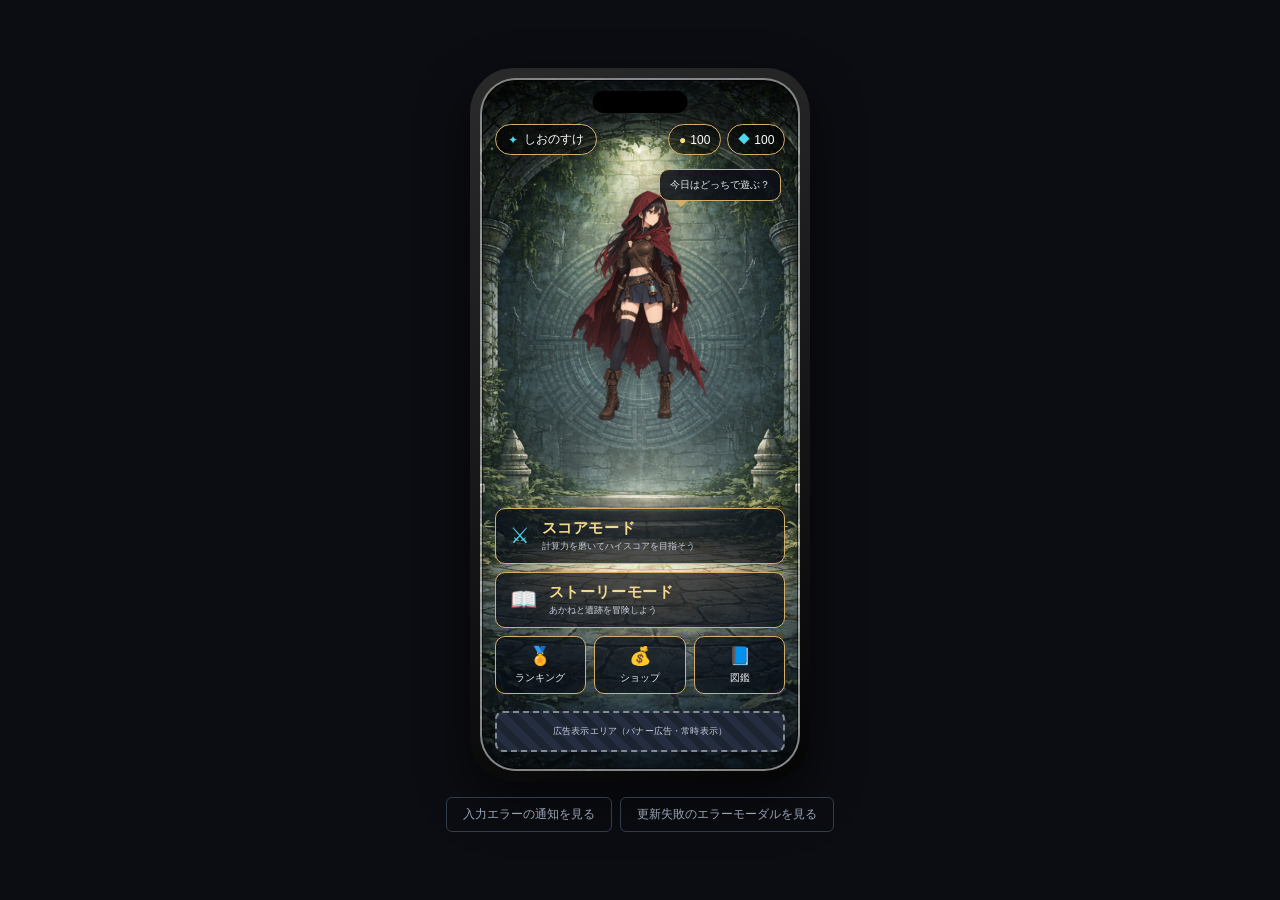
==== docs/screen-design/html-image/02-start-menu/index.html @ 2b152027 "✨feat: ストーリー画面の詳細設計、画面モックアップ用スキルとHTMLモックアップを追加 - 10-story.mdのユースケース・画面遷移・取得/送信要素・例外処理を記入 - building-" ====
<!DOCTYPE html>
<html lang="ja">
<head>
<meta charset="UTF-8">
<meta name="viewport" content="width=device-width, initial-scale=1.0">
<title>02 スタートメニュー画面</title>
<link rel="stylesheet" href="style.css">
</head>
<body>

<div class="phone">
  <div class="phone-screen" style="background-image:url('../assets/background.png');">

    <!-- 上部バー: 名前(タップでオプションを開く)・コイン・ジェム -->
    <div class="top-bar">
      <button class="name-badge" id="nameBadge">
        <span class="name-icon">✦</span>
        <span id="playerNameLabel">-</span>
      </button>
      <div class="currency-badges">
        <span class="currency-badge"><span class="currency-icon coin">●</span><span id="coinValue">-</span></span>
        <span class="currency-badge"><span class="currency-icon gem">◆</span><span id="gemValue">-</span></span>
      </div>
    </div>

    <!-- キャラクターの一言。タップするとセリフが変わる -->
    <div class="speech-bubble" id="speechBubble">
      <p id="speechText">-</p>
    </div>
    <img class="character" src="../assets/character.png" alt="キャラクター" id="characterImage">

    <!-- メニュー -->
    <div class="menu-area">
      <button class="mode-button" data-nav="スコアモード">
        <span class="mode-icon">⚔</span>
        <span class="mode-text">
          <span class="mode-title">スコアモード</span>
          <span class="mode-sub">計算力を磨いてハイスコアを目指そう</span>
        </span>
      </button>
      <button class="mode-button" data-nav="ストーリーモード">
        <span class="mode-icon">📖</span>
        <span class="mode-text">
          <span class="mode-title">ストーリーモード</span>
          <span class="mode-sub">あかねと遺跡を冒険しよう</span>
        </span>
      </button>
      <div class="sub-menu-row">
        <button class="sub-menu-button" data-nav="ランキング"><span class="sub-menu-icon">🏅</span><span>ランキング</span></button>
        <button class="sub-menu-button" data-nav="ショップ"><span class="sub-menu-icon">💰</span><span>ショップ</span></button>
        <button class="sub-menu-button" data-nav="図鑑"><span class="sub-menu-icon">📘</span><span>図鑑</span></button>
      </div>
    </div>

    <!-- 画面遷移の代わりに「本来は◯◯へ遷移する」と一時的に知らせる通知 -->
    <div class="nav-toast" id="navToast"></div>

    <!-- バナー広告エリア（要件定義 3.4: 画面下部に常時表示） -->
    <div class="banner-ad">広告表示エリア（バナー広告・常時表示）</div>

    <!-- オプションモーダル -->
    <div class="option-overlay" id="optionOverlay" hidden>
      <div class="option-panel">
        <button class="option-close" id="optionClose" aria-label="閉じる">×</button>
        <h2 class="option-title">オプション</h2>

        <div class="option-section">
          <p class="option-label">プレイヤー名</p>
          <div class="option-name-row">
            <input type="text" class="option-name-input" id="nameInput" maxlength="20">
            <button class="option-name-edit" id="changeNameButton">変更</button>
          </div>
        </div>

        <div class="option-section">
          <p class="option-label">サウンド</p>
          <div class="volume-row">
            <span class="volume-label">BGM</span>
            <input type="range" min="0" max="100" id="bgmVolume" class="volume-slider">
          </div>
          <div class="volume-row">
            <span class="volume-label">SE</span>
            <input type="range" min="0" max="100" id="seVolume" class="volume-slider">
          </div>
        </div>

        <button class="option-nav-row" data-nav="アカウント">アカウント <span class="chevron">›</span></button>
        <button class="option-nav-row" data-nav="利用規約">利用規約 <span class="chevron">›</span></button>
        <button class="option-nav-row" data-nav="プライバシーポリシー">プライバシーポリシー <span class="chevron">›</span></button>

        <button class="option-return-button" data-nav="タイトル">⇥ タイトルへ戻る</button>
      </div>
    </div>

    <!-- 名前変更完了トースト -->
    <div class="success-toast" id="successToast">✓ プレイヤー名を変更しました</div>

    <!-- 入力エラー用の通知（02-start-menu.md「6. 例外処理」: 空文字・11文字以上・不正な名前） -->
    <div class="error-toast" id="errorToast">
      <span id="errorToastMessage">-</span>
    </div>

    <!-- 表示名の更新に失敗した場合のエラーモーダル（サーバー側の失敗を想定） -->
    <div class="error-modal-overlay" id="errorModalOverlay" hidden>
      <div class="error-modal-box">
        <div class="error-modal-icon">⚠</div>
        <p class="error-modal-message">名前を変更できませんでした</p>
        <button class="error-modal-close" id="errorModalClose">閉じる</button>
      </div>
    </div>

  </div>
</div>

<!-- 例外系の表示を確認するためのボタン（実際の操作フローとは独立） -->
<div class="preview-buttons">
  <button class="preview-toggle" id="previewAlert">入力エラーの通知を見る</button>
  <button class="preview-toggle" id="previewErrorModal">更新失敗のエラーモーダルを見る</button>
</div>

<script src="script.js"></script>
</body>
</html>
---- docs/screen-design/html-image/02-start-menu/style.css ----
/* ==========================================================
   調整用の変数（色やサイズを変えたいときはここを編集）
   ========================================================== */
:root {
  --gold: #d4af6a;
  --gold-bright: #f4d98a;
  --cyan: #4fd6f0;

  --phone-width: 340px;    /* スマホ枠の幅 */
  --character-height: 34%; /* キャラクターの高さ（枠に対する割合） */
}

* {
  box-sizing: border-box;
}

body {
  margin: 0;
  min-height: 100vh;
  display: flex;
  flex-direction: column;
  align-items: center;
  justify-content: center;
  gap: 16px;
  background: #0b0d12;
  font-family: "Hiragino Kaku Gothic ProN", "Yu Gothic", "Meiryo", sans-serif;
  padding: 24px 12px;
}

/* ==========================================================
   共通クロム（.phone 〜 .banner-ad まで）
   どの画面でもほぼそのまま使う部分。詳しい理由は SKILL.md 参照。
   ========================================================== */

.phone {
  width: min(92vw, var(--phone-width));
  border-radius: 44px; /* iPhone16の角丸に近づける */
  padding: 10px;
  background: linear-gradient(160deg, #2a2a2a, #050505);
  box-shadow: 0 20px 50px rgba(0, 0, 0, 0.6);
}

/* 画面全体。iPhone16の論理解像度(393×852pt)を基準にした比率 */
.phone-screen {
  position: relative;
  width: 100%;
  aspect-ratio: 393 / 852;
  border-radius: 36px;
  overflow: hidden;
  background-size: cover;
  background-position: center;
  background-color: #10131a;
  border: 2px solid rgba(255, 255, 255, 0.5); /* 画面の境界線 */
  box-shadow: inset 0 0 0 1px rgba(0, 0, 0, 0.6);
}

/* Dynamic Island（iPhone16の見た目に寄せるための装飾） */
.phone-screen::before {
  content: "";
  position: absolute;
  top: 1.6%;
  left: 50%;
  transform: translateX(-50%);
  width: 30%;
  height: 3.2%;
  background: #000;
  border-radius: 999px;
  z-index: 5;
}

/* バナー広告エリア。画面の内側・最下部に常時表示する帯として配置する */
.banner-ad {
  position: absolute;
  left: 4%;
  right: 4%;
  bottom: 2.5%;
  height: 6%; /* 320x50相当のバナー比率に近いサイズ感 */
  border-radius: 8px;
  border: 2px dashed rgba(255, 255, 255, 0.45);
  background: repeating-linear-gradient(
    45deg,
    #1c2331,
    #1c2331 8px,
    #242e40 8px,
    #242e40 16px
  );
  display: flex;
  align-items: center;
  justify-content: center;
  text-align: center;
  padding: 4px 8px;
  color: #c7cede;
  font-size: 9px;
  letter-spacing: 0.02em;
  line-height: 1.3;
}

/* ==========================================================
   ここから画面固有のスタイル
   ========================================================== */

/* --- 上部バー（Dynamic Islandの下に十分な余白を空けて配置） --- */

.top-bar {
  position: absolute;
  top: 6.5%;
  left: 4%;
  right: 4%;
  display: flex;
  align-items: center;
  justify-content: space-between;
  gap: 8px;
}

.name-badge {
  display: flex;
  align-items: center;
  gap: 6px;
  padding: 6px 12px;
  background: rgba(0, 0, 0, 0.5);
  border: 1.5px solid var(--gold);
  border-radius: 999px;
  color: #fff;
  font-size: 12px;
  white-space: nowrap;
  cursor: pointer;
}

.name-icon {
  color: var(--cyan);
}

.currency-badges {
  display: flex;
  gap: 6px;
}

.currency-badge {
  display: flex;
  align-items: center;
  gap: 4px;
  padding: 6px 10px;
  background: rgba(0, 0, 0, 0.5);
  border: 1.5px solid var(--gold);
  border-radius: 999px;
  color: #fff;
  font-size: 12px;
  white-space: nowrap;
}

.currency-icon.coin {
  color: var(--gold-bright);
}

.currency-icon.gem {
  color: var(--cyan);
}

/* --- キャラクター --- */

.character {
  position: absolute;
  top: 16%;
  left: 50%;
  transform: translateX(-50%);
  height: var(--character-height);
  filter: drop-shadow(0 8px 14px rgba(0, 0, 0, 0.5));
  cursor: pointer; /* タップでセリフが変わる */
}

/* --- キャラクターの一言 --- */

.speech-bubble {
  position: absolute;
  top: 13%;
  left: 56%;
  max-width: 42%;
  padding: 8px 10px;
  background: rgba(10, 14, 22, 0.85);
  border: 1.5px solid var(--gold);
  border-radius: 10px;
  z-index: 2;
}

.speech-bubble p {
  margin: 0;
  font-size: 10px;
  line-height: 1.4;
  color: #e8ecf1;
}

/* 吹き出しの尻尾（キャラクターの方を向く） */
.speech-bubble::after {
  content: "";
  position: absolute;
  bottom: -7px;
  left: 14px;
  border: 7px solid transparent;
  border-top-color: var(--gold);
  border-bottom: 0;
}

/* --- メニュー --- */

.menu-area {
  position: absolute;
  left: 4%;
  right: 4%;
  bottom: 11%; /* 下の広告エリアと重ならないよう余白を確保 */
  display: flex;
  flex-direction: column;
  gap: 8px;
}

.mode-button {
  display: flex;
  align-items: center;
  gap: 12px;
  width: 100%;
  padding: 10px 14px;
  background: rgba(8, 14, 24, 0.7);
  border: 1.5px solid var(--gold);
  border-radius: 10px;
  color: var(--gold-bright);
  text-align: left;
  cursor: pointer;
}

.mode-icon {
  flex: none;
  font-size: 22px;
  color: var(--cyan);
}

.mode-text {
  display: flex;
  flex-direction: column;
  gap: 2px;
}

.mode-title {
  font-size: 15px;
  font-weight: bold;
  letter-spacing: 0.04em;
}

.mode-sub {
  font-size: 9px;
  color: #c7cede;
}

.sub-menu-row {
  display: flex;
  gap: 8px;
}

.sub-menu-button {
  flex: 1;
  display: flex;
  flex-direction: column;
  align-items: center;
  gap: 4px;
  padding: 8px 4px;
  background: rgba(8, 14, 24, 0.7);
  border: 1.5px solid var(--gold);
  border-radius: 10px;
  color: #e8ecf1;
  font-size: 10px;
  cursor: pointer;
}

.sub-menu-icon {
  font-size: 18px;
}

/* --- 画面遷移の代わりの一時的な通知 --- */

.nav-toast {
  position: absolute;
  left: 50%;
  bottom: 20%;
  transform: translate(-50%, 8px);
  padding: 8px 16px;
  background: rgba(10, 14, 22, 0.9);
  border: 1px solid var(--cyan);
  border-radius: 999px;
  color: var(--cyan);
  font-size: 11px;
  white-space: nowrap;
  opacity: 0;
  visibility: hidden;
  transition: opacity 0.25s ease, transform 0.25s ease;
  z-index: 20;
}

.nav-toast.show {
  opacity: 1;
  visibility: visible;
  transform: translate(-50%, 0);
}

/* --- オプションモーダルの外枠 --- */

.option-overlay {
  position: absolute;
  inset: 0;
  align-items: center;
  justify-content: center;
  padding: 8%;
}

/* [hidden] より display:flex が勝ってしまい常時表示になるのを防ぐ */
.option-overlay:not([hidden]) {
  display: flex;
  background: rgba(0, 0, 0, 0.55);
  z-index: 10;
}

/* --- オプションモーダル --- */

.option-panel {
  position: relative;
  width: 100%;
  max-height: 100%;
  overflow-y: auto;
  background: linear-gradient(160deg, #232935, #12151c);
  border: 1.5px solid var(--gold);
  border-radius: 12px;
  padding: 20px 16px 16px;
  box-shadow: 0 10px 30px rgba(0, 0, 0, 0.6);
}

.option-close {
  position: absolute;
  top: 10px;
  right: 10px;
  width: 26px;
  height: 26px;
  border-radius: 50%;
  border: 1.5px solid var(--gold);
  background: rgba(0, 0, 0, 0.4);
  color: var(--gold-bright);
  font-size: 14px;
  line-height: 1;
  cursor: pointer;
}

.option-title {
  margin: 0 0 14px;
  text-align: center;
  font-size: 16px;
  color: var(--gold-bright);
  letter-spacing: 0.08em;
}

.option-section {
  margin-bottom: 14px;
}

.option-label {
  margin: 0 0 6px;
  font-size: 10px;
  color: #9aa4b5;
  letter-spacing: 0.05em;
}

.option-name-row {
  display: flex;
  align-items: center;
  gap: 8px;
}

.option-name-input {
  flex: 1;
  padding: 8px 10px;
  background: rgba(0, 0, 0, 0.35);
  border: 1px solid #333c4d;
  border-radius: 6px;
  color: #e8ecf1;
  font-size: 13px;
}

.option-name-input:focus {
  outline: none;
  border-color: var(--cyan);
}

.option-name-edit {
  padding: 8px 10px;
  background: rgba(20, 40, 60, 0.7);
  border: 1px solid var(--cyan);
  border-radius: 6px;
  color: var(--cyan);
  font-size: 11px;
  white-space: nowrap;
  cursor: pointer;
}

.volume-row {
  display: flex;
  align-items: center;
  gap: 10px;
  margin-bottom: 6px;
  font-size: 11px;
  color: #e8ecf1;
}

.volume-label {
  width: 34px;
}

.volume-slider {
  flex: 1;
  accent-color: var(--cyan);
}

.option-nav-row {
  display: flex;
  align-items: center;
  justify-content: space-between;
  width: 100%;
  padding: 10px 12px;
  margin-bottom: 6px;
  background: rgba(0, 0, 0, 0.3);
  border: 1px solid #333c4d;
  border-radius: 6px;
  color: #e8ecf1;
  font-size: 12px;
  cursor: pointer;
}

.option-nav-row .chevron {
  color: #9aa4b5;
}

.option-return-button {
  width: 100%;
  padding: 10px 12px;
  margin-top: 4px;
  background: rgba(80, 20, 20, 0.55);
  border: 1.5px solid #a4483f;
  border-radius: 6px;
  color: #ffb9ae;
  font-size: 13px;
  font-weight: bold;
  cursor: pointer;
}

/* --- 名前変更完了トースト --- */

.success-toast {
  position: absolute;
  top: 6.5%;
  left: 50%;
  transform: translate(-50%, -10px);
  padding: 6px 14px;
  background: rgba(10, 30, 20, 0.9);
  border: 1px solid #5fd88a;
  border-radius: 999px;
  color: #bdf0cf;
  font-size: 11px;
  white-space: nowrap;
  opacity: 0;
  visibility: hidden;
  transition: opacity 0.25s ease, transform 0.25s ease;
  z-index: 20;
}

.success-toast.show {
  opacity: 1;
  visibility: visible;
  transform: translate(-50%, 0);
}

/* --- 入力エラー用の通知（成功トーストと同じ位置に出る赤色版） --- */

.error-toast {
  position: absolute;
  top: 6.5%;
  left: 50%;
  transform: translate(-50%, -10px);
  padding: 6px 14px;
  background: rgba(40, 12, 12, 0.9);
  border: 1px solid #e2637a;
  border-radius: 999px;
  color: #f5c1cc;
  font-size: 11px;
  white-space: nowrap;
  opacity: 0;
  visibility: hidden;
  transition: opacity 0.25s ease, transform 0.25s ease;
  z-index: 20;
}

.error-toast.show {
  opacity: 1;
  visibility: visible;
  transform: translate(-50%, 0);
}

/* --- 表示名の更新に失敗した場合のエラーモーダル --- */

.error-modal-overlay {
  position: absolute;
  inset: 0;
  align-items: center;
  justify-content: center;
  padding: 12%;
}

/* [hidden] より display:flex が勝ってしまい常時表示になるのを防ぐ */
.error-modal-overlay:not([hidden]) {
  display: flex;
  background: rgba(0, 0, 0, 0.55);
  z-index: 25;
}

.error-modal-box {
  width: 100%;
  background: linear-gradient(160deg, #232935, #12151c);
  border: 1.5px solid var(--gold);
  border-radius: 10px;
  padding: 28px 18px 20px;
  text-align: center;
  box-shadow: 0 10px 30px rgba(0, 0, 0, 0.6);
}

.error-modal-icon {
  width: 44px;
  height: 44px;
  margin: -50px auto 14px;
  border-radius: 50%;
  background: radial-gradient(circle, #1c8fd6, #0c3a5c);
  border: 1.5px solid var(--gold);
  display: flex;
  align-items: center;
  justify-content: center;
  font-size: 20px;
  color: var(--cyan);
}

.error-modal-message {
  margin: 0 0 16px;
  font-size: 13px;
  color: #e8ecf1;
}

.error-modal-close {
  display: inline-flex;
  align-items: center;
  gap: 6px;
  padding: 8px 20px;
  background: rgba(20, 40, 60, 0.7);
  border: 1px solid var(--cyan);
  border-radius: 6px;
  color: var(--cyan);
  font-size: 13px;
  cursor: pointer;
}

/* ==========================================================
   例外系の表示を確認するためのボタン（画面の外・デモ用）
   ========================================================== */

.preview-buttons {
  display: flex;
  flex-wrap: wrap;
  gap: 8px;
  justify-content: center;
}

.preview-toggle {
  padding: 8px 16px;
  background: transparent;
  border: 1px solid #333c4d;
  border-radius: 6px;
  color: #9aa4b5;
  font-size: 12px;
  cursor: pointer;
}

.preview-toggle:hover {
  border-color: var(--gold);
  color: var(--gold-bright);
}
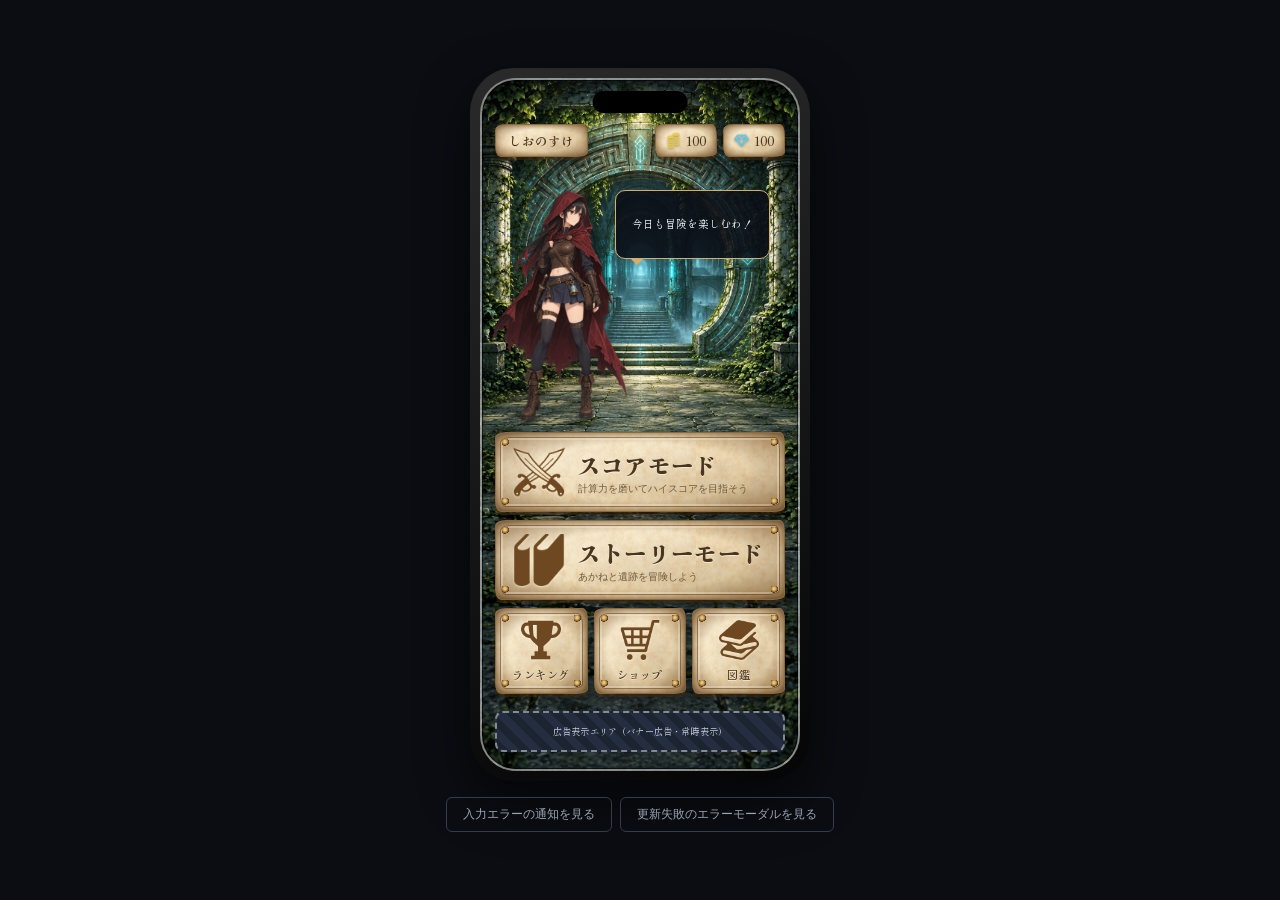
==== commit 770a6b63: "✨feat: 02・03・05を羊皮紙デザインに刷新し、全画面を共通スタイルへ寄せる 全画面: 各 index.html から common/chrome.css を読み込み、style.css から" ====
--- a/docs/screen-design/html-image/02-start-menu/index.html
+++ b/docs/screen-design/html-image/02-start-menu/index.html
@@ -4,22 +4,25 @@
 <meta charset="UTF-8">
 <meta name="viewport" content="width=device-width, initial-scale=1.0">
 <title>02 スタートメニュー画面</title>
+<link rel="preconnect" href="https://fonts.googleapis.com">
+<link rel="preconnect" href="https://fonts.gstatic.com" crossorigin>
+<link href="https://fonts.googleapis.com/css2?family=Kaisei+Tokumin:wght@700;800&family=Shippori+Mincho+B1:wght@500;700&display=swap" rel="stylesheet">
+<link rel="stylesheet" href="../common/chrome.css">
 <link rel="stylesheet" href="style.css">
 </head>
 <body>
 
 <div class="phone">
-  <div class="phone-screen" style="background-image:url('../assets/background.png');">
+  <div class="phone-screen" style="background-image:url('../assets/menuBackground.png');">
 
     <!-- 上部バー: 名前(タップでオプションを開く)・コイン・ジェム -->
     <div class="top-bar">
-      <button class="name-badge" id="nameBadge">
-        <span class="name-icon">✦</span>
+      <button class="name-badge parchment" id="nameBadge">
         <span id="playerNameLabel">-</span>
       </button>
       <div class="currency-badges">
-        <span class="currency-badge"><span class="currency-icon coin">●</span><span id="coinValue">-</span></span>
-        <span class="currency-badge"><span class="currency-icon gem">◆</span><span id="gemValue">-</span></span>
+        <span class="currency-badge parchment"><img class="icon currency-icon" src="../assets/icon/icon-coin.png" alt=""><span id="coinValue">-</span></span>
+        <span class="currency-badge parchment"><img class="icon currency-icon" src="../assets/icon/icon-gem.png" alt=""><span id="gemValue">-</span></span>
       </div>
     </div>
 
@@ -31,24 +34,24 @@
 
     <!-- メニュー -->
     <div class="menu-area">
-      <button class="mode-button" data-nav="スコアモード">
-        <span class="mode-icon">⚔</span>
+      <button class="mode-button parchment parchment-framed" data-nav="スコアモード">
+        <img class="icon mode-icon" src="../assets/icon/icon-swords.png" alt="">
         <span class="mode-text">
           <span class="mode-title">スコアモード</span>
           <span class="mode-sub">計算力を磨いてハイスコアを目指そう</span>
         </span>
       </button>
-      <button class="mode-button" data-nav="ストーリーモード">
-        <span class="mode-icon">📖</span>
+      <button class="mode-button parchment parchment-framed" data-nav="ストーリーモード">
+        <img class="icon mode-icon" src="../assets/icon/icon-book-open.png" alt="">
         <span class="mode-text">
           <span class="mode-title">ストーリーモード</span>
           <span class="mode-sub">あかねと遺跡を冒険しよう</span>
         </span>
       </button>
       <div class="sub-menu-row">
-        <button class="sub-menu-button" data-nav="ランキング"><span class="sub-menu-icon">🏅</span><span>ランキング</span></button>
-        <button class="sub-menu-button" data-nav="ショップ"><span class="sub-menu-icon">💰</span><span>ショップ</span></button>
-        <button class="sub-menu-button" data-nav="図鑑"><span class="sub-menu-icon">📘</span><span>図鑑</span></button>
+        <button class="sub-menu-button parchment parchment-framed" data-nav="ランキング"><img class="icon sub-menu-icon" src="../assets/icon/icon-trophy.png" alt=""><span>ランキング</span></button>
+        <button class="sub-menu-button parchment parchment-framed" data-nav="ショップ"><img class="icon sub-menu-icon" src="../assets/icon/icon-cart.png" alt=""><span>ショップ</span></button>
+        <button class="sub-menu-button parchment parchment-framed" data-nav="図鑑"><img class="icon sub-menu-icon" src="../assets/icon/icon-books.png" alt=""><span>図鑑</span></button>
       </div>
     </div>
 
@@ -59,7 +62,7 @@
     <div class="banner-ad">広告表示エリア（バナー広告・常時表示）</div>
 
     <!-- オプションモーダル -->
-    <div class="option-overlay" id="optionOverlay" hidden>
+    <div class="modal-overlay" id="optionOverlay" hidden>
       <div class="option-panel">
         <button class="option-close" id="optionClose" aria-label="閉じる">×</button>
         <h2 class="option-title">オプション</h2>
@@ -84,11 +87,11 @@
           </div>
         </div>
 
-        <button class="option-nav-row" data-nav="アカウント">アカウント <span class="chevron">›</span></button>
-        <button class="option-nav-row" data-nav="利用規約">利用規約 <span class="chevron">›</span></button>
-        <button class="option-nav-row" data-nav="プライバシーポリシー">プライバシーポリシー <span class="chevron">›</span></button>
+        <button class="option-nav-row" data-nav="アカウント">アカウント <img class="icon chevron" src="../assets/icon/icon-arrow-right.png" alt=""></button>
+        <button class="option-nav-row" data-nav="利用規約">利用規約 <img class="icon chevron" src="../assets/icon/icon-arrow-right.png" alt=""></button>
+        <button class="option-nav-row" data-nav="プライバシーポリシー">プライバシーポリシー <img class="icon chevron" src="../assets/icon/icon-arrow-right.png" alt=""></button>
 
-        <button class="option-return-button" data-nav="タイトル">⇥ タイトルへ戻る</button>
+        <button class="option-return-button" data-nav="タイトル"><img class="icon icon-flip" src="../assets/icon/icon-arrow-right.png" alt=""><span>タイトルへ戻る</span></button>
       </div>
     </div>
 
@@ -101,11 +104,13 @@
     </div>
 
     <!-- 表示名の更新に失敗した場合のエラーモーダル（サーバー側の失敗を想定） -->
-    <div class="error-modal-overlay" id="errorModalOverlay" hidden>
-      <div class="error-modal-box">
-        <div class="error-modal-icon">⚠</div>
-        <p class="error-modal-message">名前を変更できませんでした</p>
-        <button class="error-modal-close" id="errorModalClose">閉じる</button>
+    <div class="modal-overlay" id="errorModalOverlay" hidden>
+      <div class="modal-box">
+        <div class="modal-icon">⚠</div>
+        <p class="modal-message">名前を変更できませんでした</p>
+        <div class="modal-actions">
+          <button class="modal-button" id="errorModalClose">閉じる</button>
+        </div>
       </div>
     </div>
 
--- a/docs/screen-design/html-image/common/chrome.css
+++ b/docs/screen-design/html-image/common/chrome.css
@@ -0,0 +1,605 @@
+/* ==========================================================
+   全画面で共通のスタイル
+   各画面の index.html から、画面固有の style.css より先に読み込む。
+
+   ここに置くもの: 色とスマホ枠の変数、スマホフレーム、バナー広告、
+   上部バー、通知（トースト）、モーダル、確認用ボタン
+   各画面に置くもの: その画面にしかない要素と、その配置
+   ========================================================== */
+
+/* ==========================================================
+   調整用の変数（色やサイズを変えたいときはここを編集）
+   ========================================================== */
+:root {
+  --gold: #d4af6a;
+  --gold-bright: #f4d98a;
+  --cyan: #4fd6f0;
+  --red: #e2637a;
+  --green: #5fd88a;
+
+  /* 羊皮紙（名前欄・通貨欄・メニューなどの紙面） */
+  --parchment: #ead9b4;
+  --parchment-deep: #cdb083;
+  --parchment-edge: #8a6a3c;
+  --parchment-ink: #4a3520;
+  --parchment-ink-sub: #6f5a3c;
+
+  /* 冒険譚らしい極太明朝。読み込みは各画面の index.html の Google Fonts */
+  --font-heading: "Kaisei Tokumin", "Shippori Mincho B1", "Yu Mincho", "Hiragino Mincho ProN", serif;
+  --font-body: "Shippori Mincho B1", "Yu Mincho", "Hiragino Mincho ProN", serif;
+
+  --phone-width: 340px; /* スマホ枠の幅 */
+}
+
+* {
+  box-sizing: border-box;
+}
+
+body {
+  margin: 0;
+  min-height: 100vh;
+  display: flex;
+  flex-direction: column;
+  align-items: center;
+  justify-content: center;
+  gap: 16px;
+  background: #0b0d12;
+  font-family: "Hiragino Kaku Gothic ProN", "Yu Gothic", "Meiryo", sans-serif;
+  padding: 24px 12px;
+}
+
+/* ==========================================================
+   共通クロム（.phone 〜 .banner-ad まで）
+   どの画面でもほぼそのまま使う部分。詳しい理由は SKILL.md 参照。
+   ========================================================== */
+
+.phone {
+  width: min(92vw, var(--phone-width));
+  border-radius: 44px; /* iPhone16の角丸に近づける */
+  padding: 10px;
+  background: linear-gradient(160deg, #2a2a2a, #050505);
+  box-shadow: 0 20px 50px rgba(0, 0, 0, 0.6);
+}
+
+/* 画面全体。iPhone16の論理解像度(393×852pt)を基準にした比率 */
+.phone-screen {
+  position: relative;
+  width: 100%;
+  aspect-ratio: 393 / 852;
+  border-radius: 36px;
+  overflow: hidden;
+  background-size: cover;
+  background-position: center;
+  background-color: #10131a;
+  border: 2px solid rgba(255, 255, 255, 0.5); /* 画面の境界線 */
+  box-shadow: inset 0 0 0 1px rgba(0, 0, 0, 0.6);
+}
+
+/* Dynamic Island（iPhone16の見た目に寄せるための装飾） */
+.phone-screen::before {
+  content: "";
+  position: absolute;
+  top: 1.6%;
+  left: 50%;
+  transform: translateX(-50%);
+  width: 30%;
+  height: 3.2%;
+  background: #000;
+  border-radius: 999px;
+  z-index: 5;
+}
+
+/* 画面全体に暗幕をかけて内容を読みやすくする（背景画像が明るい画面用） */
+.screen-scrim {
+  position: absolute;
+  inset: 0;
+  background: rgba(6, 9, 14, 0.62);
+}
+
+/* バナー広告エリア。画面の内側・最下部に常時表示する帯として配置する */
+.banner-ad {
+  position: absolute;
+  left: 4%;
+  right: 4%;
+  bottom: 2.5%;
+  height: 6%; /* 320x50相当のバナー比率に近いサイズ感 */
+  border-radius: 8px;
+  border: 2px dashed rgba(255, 255, 255, 0.45);
+  background: repeating-linear-gradient(
+    45deg,
+    #1c2331,
+    #1c2331 8px,
+    #242e40 8px,
+    #242e40 16px
+  );
+  display: flex;
+  align-items: center;
+  justify-content: center;
+  text-align: center;
+  padding: 4px 8px;
+  color: #c7cede;
+  font-size: 9px;
+  letter-spacing: 0.02em;
+  line-height: 1.3;
+}
+
+/* ==========================================================
+   共通パーツ（上部バー・通知・モーダル）
+   Dynamic Island（top 1.6%〜4.8%）の下に余白を空けて配置する
+   ========================================================== */
+
+.top-bar {
+  position: absolute;
+  top: 6.5%;
+  left: 4%;
+  right: 4%;
+  display: flex;
+  align-items: center;
+  justify-content: space-between;
+  gap: 8px;
+  z-index: 3;
+}
+
+.back-button {
+  display: flex;
+  align-items: center;
+  gap: 4px;
+  padding: 6px 12px;
+  background: rgba(0, 0, 0, 0.5);
+  border: 1.5px solid var(--gold);
+  border-radius: 999px;
+  color: var(--gold-bright);
+  font-size: 12px;
+  white-space: nowrap;
+  cursor: pointer;
+}
+
+.screen-title {
+  position: absolute;
+  top: 6.5%;
+  left: 5%;
+  transform: translateX(10%);
+  margin: 0;
+  font-size: 30px;
+  letter-spacing: 0.12em;
+  color: var(--gold-bright);
+  text-shadow: 0 2px 6px rgba(0, 0, 0, 0.8);
+  z-index: 2;
+}
+
+/* ==========================================================
+   本文領域
+   上部バーとバナー広告の間を埋める一枚の箱。
+   絶対配置はこの箱だけにして、中身は通常のフローで縦に積む。
+   要素を足すときは子要素を1つ増やすだけでよく、% の再調整が要らない。
+
+   縦の余りをどこに吸わせるかは flex: 1 を付けた要素で決める
+   （03ではモード一覧が伸び縮みし、下のボタンは常に最下部に残る）。
+   ========================================================== */
+
+.screen-body {
+  position: absolute;
+  top: 12%; /* 上部バー（top 6.5%）の下 */
+  left: 4%;
+  right: 4%;
+  bottom: 10%; /* バナー広告（bottom 2.5% + height 6%）の上 */
+  display: flex;
+  flex-direction: column;
+  gap: 10px;
+  z-index: 2;
+}
+
+/* 本文領域の中では、見出しも通常のフローに戻す */
+.screen-body .screen-title {
+  position: static;
+  transform: none;
+  text-align: center;
+}
+
+/* 本文領域の中でスクロールする箱は、端末の細いスクロールバーに寄せる */
+.screen-body ::-webkit-scrollbar {
+  width: 4px;
+}
+
+.screen-body ::-webkit-scrollbar-track {
+  background: transparent;
+}
+
+.screen-body ::-webkit-scrollbar-thumb {
+  border-radius: 999px;
+  background: rgba(92, 58, 22, 0.55); /* 羊皮紙の上でも暗い背景の上でも見える茶 */
+}
+
+/* 見出しの下に添える一文 */
+.screen-detail {
+  margin: -4px 0 0;
+  font-size: 10px;
+  line-height: 1.5;
+  color: #c7cede;
+  text-align: center;
+  text-shadow: 0 1px 4px rgba(0, 0, 0, 0.9);
+}
+
+.currency-badges {
+  display: flex;
+  gap: 6px;
+}
+
+.currency-badge {
+  display: flex;
+  align-items: center;
+  gap: 4px;
+  padding: 6px 10px;
+  background: rgba(0, 0, 0, 0.5);
+  border: 1.5px solid var(--gold);
+  border-radius: 999px;
+  color: #fff;
+  font-size: 12px;
+  white-space: nowrap;
+}
+
+.currency-icon.coin {
+  color: var(--gold-bright);
+}
+
+.currency-icon.gem {
+  color: var(--cyan);
+}
+
+/* ==========================================================
+   羊皮紙パーツ
+   名前欄・通貨欄・メニューなど、古い紙の質感で見せたい箱に付ける。
+   紙面（.parchment）と装飾（.parchment-framed）を分け、
+   位置とサイズは各要素側で指定する。
+   ========================================================== */
+
+.parchment {
+  position: relative; /* 装飾の擬似要素を重ねるため */
+  /* 素材の上に、縁の焼け・しみ・日焼けを重ねる */
+  background:
+    radial-gradient(
+      farthest-corner at 50% 50%,
+      rgba(104, 66, 26, 0) 52%,
+      rgba(104, 66, 26, 0.5) 88%,
+      rgba(74, 42, 14, 0.7) 100%
+    ),
+    radial-gradient(ellipse at 22% 18%, rgba(255, 252, 240, 0.4), transparent 55%),
+    radial-gradient(ellipse at 82% 88%, rgba(120, 88, 44, 0.25), transparent 60%),
+    url("../assets/parchment.png");
+  background-size: auto, auto, auto, 200px 200px;
+  /* 角ごとに丸みを変えて、断裁していない紙の縁に見せる */
+  border: 1px solid var(--parchment-edge);
+  border-radius: 11px 5px 12px 6px / 6px 12px 5px 11px;
+  color: var(--parchment-ink);
+  box-shadow:
+    inset 0 0 5px rgba(92, 58, 22, 0.55),
+    0 3px 0 rgba(74, 48, 20, 0.45), /* 紙の厚み */
+    0 6px 14px rgba(0, 0, 0, 0.55);
+}
+
+/* --- 装飾（面積のあるボタン向け。二重罫と四隅の金具） --- */
+
+.parchment-framed::before,
+.parchment-framed::after {
+  content: "";
+  position: absolute;
+  inset: 4px;
+  border-radius: inherit;
+  pointer-events: none;
+}
+
+/* 内側の二重罫。外側に濃い罫、内側に紙の白を置いて彫り込みに見せる */
+.parchment-framed::before {
+  border: 1px solid rgba(92, 58, 22, 0.5);
+  box-shadow: inset 0 0 0 2px rgba(255, 248, 230, 0.3);
+}
+
+/* 四隅の金具 */
+.parchment-framed::after {
+  background-image:
+    radial-gradient(circle at 42% 38%, #e6c67e 0 18%, #a87c3c 46%, #4f3616 68%, transparent 70%),
+    radial-gradient(circle at 42% 38%, #e6c67e 0 18%, #a87c3c 46%, #4f3616 68%, transparent 70%),
+    radial-gradient(circle at 42% 38%, #e6c67e 0 18%, #a87c3c 46%, #4f3616 68%, transparent 70%),
+    radial-gradient(circle at 42% 38%, #e6c67e 0 18%, #a87c3c 46%, #4f3616 68%, transparent 70%);
+  background-repeat: no-repeat;
+  background-size: 7px 7px;
+  background-position:
+    2px 2px,
+    calc(100% - 2px) 2px,
+    2px calc(100% - 2px),
+    calc(100% - 2px) calc(100% - 2px);
+}
+
+/* 押したときに紙の厚み分だけ沈める */
+.parchment-framed:active {
+  transform: translateY(2px);
+  box-shadow:
+    inset 0 0 5px rgba(92, 58, 22, 0.6),
+    0 1px 0 rgba(74, 48, 20, 0.45),
+    0 2px 6px rgba(0, 0, 0, 0.5);
+}
+
+/* ==========================================================
+   木札パーツ
+   羊皮紙の上に置くボタンに使う。紙と紙を重ねると境目が読めないため、
+   一段手前に来るものは素材を変える。
+   ========================================================== */
+
+.wood {
+  position: relative;
+  /* 素材の上に、中央の照りと縁の落ち込みを重ねる */
+  background:
+    radial-gradient(ellipse at 50% 38%, rgba(255, 206, 150, 0.16), transparent 62%),
+    radial-gradient(
+      farthest-corner at 50% 50%,
+      rgba(18, 7, 3, 0) 52%,
+      rgba(18, 7, 3, 0.4) 88%,
+      rgba(12, 5, 2, 0.6) 100%
+    ),
+    url("../assets/wood.jpg");
+  background-size: auto, auto, 170px 170px;
+  border: 1px solid #2c150e;
+  border-radius: 5px;
+  color: #f6e6c6;
+  box-shadow:
+    inset 0 1px 0 rgba(255, 210, 160, 0.28), /* 上辺の面取り */
+    inset 0 -2px 5px rgba(20, 8, 4, 0.55),
+    0 3px 0 rgba(30, 14, 8, 0.7), /* 板の厚み */
+    0 6px 12px rgba(0, 0, 0, 0.5);
+}
+
+/* ==========================================================
+   アイコン（PNG素材・インラインSVG共通）
+   font-size で大きさを変えられるよう 1em にそろえる。
+   SVGは currentColor を使い、親の color で色を決める。
+   ========================================================== */
+
+.icon {
+  flex: none;
+  display: block;
+  width: 1em;
+  height: 1em;
+  object-fit: contain;
+  fill: none;
+  stroke: currentColor;
+  stroke-width: 1.7;
+  stroke-linecap: round;
+  stroke-linejoin: round;
+}
+
+/* --- 画面遷移の代わりの一時的な通知 --- */
+
+.nav-toast {
+  position: absolute;
+  left: 50%;
+  bottom: 20%;
+  transform: translate(-50%, 8px);
+  padding: 8px 16px;
+  background: rgba(10, 14, 22, 0.9);
+  border: 1px solid var(--cyan);
+  border-radius: 999px;
+  color: var(--cyan);
+  font-size: 11px;
+  white-space: nowrap;
+  opacity: 0;
+  visibility: hidden;
+  transition: opacity 0.25s ease, transform 0.25s ease;
+  z-index: 30;
+}
+
+.nav-toast.show {
+  opacity: 1;
+  visibility: visible;
+  transform: translate(-50%, 0);
+}
+
+/* --- アラート相当の通知（画面上部に出る赤色の帯） --- */
+
+.error-toast {
+  position: absolute;
+  top: 6.5%;
+  left: 50%;
+  transform: translate(-50%, -10px);
+  padding: 6px 14px;
+  background: rgba(40, 12, 12, 0.92);
+  border: 1px solid var(--red);
+  border-radius: 999px;
+  color: #f5c1cc;
+  font-size: 11px;
+  white-space: nowrap;
+  opacity: 0;
+  visibility: hidden;
+  transition: opacity 0.25s ease, transform 0.25s ease;
+  z-index: 30;
+}
+
+.error-toast.show {
+  opacity: 1;
+  visibility: visible;
+  transform: translate(-50%, 0);
+}
+
+/* --- 成功アラート相当の通知（緑色版） --- */
+
+.success-toast {
+  position: absolute;
+  top: 6.5%;
+  left: 50%;
+  transform: translate(-50%, -10px);
+  padding: 6px 14px;
+  background: rgba(10, 30, 20, 0.92);
+  border: 1px solid var(--green);
+  border-radius: 999px;
+  color: #bdf0cf;
+  font-size: 11px;
+  white-space: nowrap;
+  opacity: 0;
+  visibility: hidden;
+  transition: opacity 0.25s ease, transform 0.25s ease;
+  z-index: 30;
+}
+
+.success-toast.show {
+  opacity: 1;
+  visibility: visible;
+  transform: translate(-50%, 0);
+}
+
+/* --- 汎用モーダル --- */
+
+.modal-overlay {
+  position: absolute;
+  inset: 0;
+  align-items: center;
+  justify-content: center;
+  padding: 10%;
+}
+
+/* [hidden] より display:flex が勝ってしまい常時表示になるのを防ぐ */
+.modal-overlay:not([hidden]) {
+  display: flex;
+  background: rgba(0, 0, 0, 0.55);
+  z-index: 25;
+}
+
+.modal-box {
+  width: 100%;
+  background: linear-gradient(160deg, #232935, #12151c);
+  border: 1.5px solid var(--gold);
+  border-radius: 10px;
+  padding: 28px 18px 20px;
+  text-align: center;
+  box-shadow: 0 10px 30px rgba(0, 0, 0, 0.6);
+}
+
+/* 枠の上辺にかかるように置くため、負のマージンで持ち上げる。
+   .modal-box に overflow を持たせると切れてしまうので注意 */
+.modal-icon {
+  width: 44px;
+  height: 44px;
+  margin: -50px auto 14px;
+  border-radius: 50%;
+  background: radial-gradient(circle, #1c8fd6, #0c3a5c);
+  border: 1.5px solid var(--gold);
+  display: flex;
+  align-items: center;
+  justify-content: center;
+  font-size: 20px;
+  color: var(--cyan);
+}
+
+.modal-title {
+  margin: 0 0 10px;
+  font-size: 14px;
+  color: var(--gold-bright);
+  letter-spacing: 0.06em;
+}
+
+.modal-message {
+  margin: 0 0 16px;
+  font-size: 13px;
+  line-height: 1.5;
+  color: #e8ecf1;
+}
+
+.modal-note {
+  margin: -8px 0 14px;
+  font-size: 10px;
+  line-height: 1.4;
+  color: #f0a9b6;
+}
+
+.modal-actions {
+  display: flex;
+  gap: 8px;
+  justify-content: center;
+  flex-wrap: wrap;
+}
+
+.modal-button {
+  display: inline-flex;
+  align-items: center;
+  justify-content: center;
+  gap: 6px;
+  padding: 8px 20px;
+  background: rgba(20, 40, 60, 0.7);
+  border: 1px solid var(--cyan);
+  border-radius: 6px;
+  color: var(--cyan);
+  font-size: 13px;
+  cursor: pointer;
+}
+
+/* ボタンが1つだけのときは横を広めにとる */
+.modal-actions > .modal-button:only-child {
+  padding: 8px 40px;
+}
+
+/* 2つ以上並ぶときは幅を分け合う */
+.modal-actions > .modal-button:not(:only-child) {
+  flex: 1;
+  min-width: 96px;
+  padding: 9px 8px; /* 「メニューに戻る」が折り返さない幅 */
+  font-size: 12px;
+}
+
+.modal-button.primary {
+  background: rgba(60, 46, 16, 0.7);
+  border-color: var(--gold);
+  color: var(--gold-bright);
+  font-weight: bold;
+}
+
+.modal-button.danger {
+  background: rgba(80, 20, 20, 0.6);
+  border-color: #a4483f;
+  color: #ffb9ae;
+}
+
+/* ==========================================================
+   例外系の表示を確認するためのボタン（画面の外・デモ用）
+   ========================================================== */
+
+.preview-buttons {
+  display: flex;
+  flex-wrap: wrap;
+  gap: 8px;
+  justify-content: center;
+  max-width: min(92vw, 420px);
+}
+
+.preview-toggle {
+  padding: 8px 16px;
+  background: transparent;
+  border: 1px solid #333c4d;
+  border-radius: 6px;
+  color: #9aa4b5;
+  font-size: 12px;
+  cursor: pointer;
+}
+
+.preview-toggle:hover {
+  border-color: var(--gold);
+  color: var(--gold-bright);
+}
+
+/* ==========================================================
+   hidden で隠す要素の打ち消し
+   上の共通クロムで display を直接指定しているものは、
+   [hidden] より display が勝つため個別に打ち消す
+   ========================================================== */
+
+/* 広告解除の購入後にバナーを隠す（08 ショップ） */
+.banner-ad[hidden] {
+  display: none;
+}
+
+/* 処理中にモーダルのボタンを隠す（08 ショップ） */
+.modal-actions[hidden] {
+  display: none;
+}
+
+/* 条件によって出し分ける補足文（04 ゲーム / 08 ショップ） */
+.modal-note:not([hidden]) {
+  display: block;
+}
--- a/docs/screen-design/html-image/02-start-menu/style.css
+++ b/docs/screen-design/html-image/02-start-menu/style.css
@@ -1,159 +1,44 @@
 /* ==========================================================
-   調整用の変数（色やサイズを変えたいときはここを編集）
+   02 スタートメニュー画面の固有スタイル
+   共通部分（スマホ枠・バナー広告・モーダル・羊皮紙・アイコン・
+   確認用ボタン）は ../common/chrome.css にあります
+
+   名前欄・通貨欄・メニューは .parchment（共通）で紙面を作り、
+   ここでは配置と文字・アイコンのサイズだけを指定します
    ========================================================== */
+
 :root {
-  --gold: #d4af6a;
-  --gold-bright: #f4d98a;
-  --cyan: #4fd6f0;
-
-  --phone-width: 340px;    /* スマホ枠の幅 */
   --character-height: 34%; /* キャラクターの高さ（枠に対する割合） */
 }
 
-* {
-  box-sizing: border-box;
-}
-
+/* 画面全体を明朝にして冒険譚の雰囲気に寄せる */
 body {
-  margin: 0;
-  min-height: 100vh;
-  display: flex;
-  flex-direction: column;
-  align-items: center;
-  justify-content: center;
-  gap: 16px;
-  background: #0b0d12;
-  font-family: "Hiragino Kaku Gothic ProN", "Yu Gothic", "Meiryo", sans-serif;
-  padding: 24px 12px;
-}
-
-/* ==========================================================
-   共通クロム（.phone 〜 .banner-ad まで）
-   どの画面でもほぼそのまま使う部分。詳しい理由は SKILL.md 参照。
-   ========================================================== */
-
-.phone {
-  width: min(92vw, var(--phone-width));
-  border-radius: 44px; /* iPhone16の角丸に近づける */
-  padding: 10px;
-  background: linear-gradient(160deg, #2a2a2a, #050505);
-  box-shadow: 0 20px 50px rgba(0, 0, 0, 0.6);
-}
-
-/* 画面全体。iPhone16の論理解像度(393×852pt)を基準にした比率 */
-.phone-screen {
-  position: relative;
-  width: 100%;
-  aspect-ratio: 393 / 852;
-  border-radius: 36px;
-  overflow: hidden;
-  background-size: cover;
-  background-position: center;
-  background-color: #10131a;
-  border: 2px solid rgba(255, 255, 255, 0.5); /* 画面の境界線 */
-  box-shadow: inset 0 0 0 1px rgba(0, 0, 0, 0.6);
-}
-
-/* Dynamic Island（iPhone16の見た目に寄せるための装飾） */
-.phone-screen::before {
-  content: "";
-  position: absolute;
-  top: 1.6%;
-  left: 50%;
-  transform: translateX(-50%);
-  width: 30%;
-  height: 3.2%;
-  background: #000;
-  border-radius: 999px;
-  z-index: 5;
-}
-
-/* バナー広告エリア。画面の内側・最下部に常時表示する帯として配置する */
-.banner-ad {
-  position: absolute;
-  left: 4%;
-  right: 4%;
-  bottom: 2.5%;
-  height: 6%; /* 320x50相当のバナー比率に近いサイズ感 */
-  border-radius: 8px;
-  border: 2px dashed rgba(255, 255, 255, 0.45);
-  background: repeating-linear-gradient(
-    45deg,
-    #1c2331,
-    #1c2331 8px,
-    #242e40 8px,
-    #242e40 16px
-  );
-  display: flex;
-  align-items: center;
-  justify-content: center;
-  text-align: center;
-  padding: 4px 8px;
-  color: #c7cede;
-  font-size: 9px;
-  letter-spacing: 0.02em;
-  line-height: 1.3;
-}
-
-/* ==========================================================
-   ここから画面固有のスタイル
-   ========================================================== */
-
-/* --- 上部バー（Dynamic Islandの下に十分な余白を空けて配置） --- */
-
-.top-bar {
-  position: absolute;
-  top: 6.5%;
-  left: 4%;
-  right: 4%;
-  display: flex;
-  align-items: center;
-  justify-content: space-between;
-  gap: 8px;
-}
+  font-family: var(--font-body);
+}
+
+/* --- 上部バーの名前（タップでオプションを開く） --- */
 
 .name-badge {
   display: flex;
   align-items: center;
   gap: 6px;
-  padding: 6px 12px;
-  background: rgba(0, 0, 0, 0.5);
-  border: 1.5px solid var(--gold);
-  border-radius: 999px;
-  color: #fff;
-  font-size: 12px;
+  padding: 6px 13px;
+  font-family: var(--font-heading);
+  font-size: 12.5px;
   white-space: nowrap;
   cursor: pointer;
 }
 
-.name-icon {
-  color: var(--cyan);
-}
-
-.currency-badges {
-  display: flex;
-  gap: 6px;
-}
-
+/* 通貨の数値も見出しと同じ書体でそろえる */
 .currency-badge {
-  display: flex;
-  align-items: center;
-  gap: 4px;
-  padding: 6px 10px;
-  background: rgba(0, 0, 0, 0.5);
-  border: 1.5px solid var(--gold);
-  border-radius: 999px;
-  color: #fff;
-  font-size: 12px;
-  white-space: nowrap;
-}
-
-.currency-icon.coin {
-  color: var(--gold-bright);
-}
-
-.currency-icon.gem {
-  color: var(--cyan);
+  font-family: var(--font-heading);
+  font-size: 12.5px;
+}
+
+/* 通貨アイコン。明るい素材なので、紙面で沈まないよう縁に影を足す */
+.currency-icon {
+  font-size: 15px;
+  filter: drop-shadow(0 1px 1px rgba(74, 53, 32, 0.55));
 }
 
 /* --- キャラクター --- */
@@ -161,7 +46,7 @@
 .character {
   position: absolute;
   top: 16%;
-  left: 50%;
+  left: 25%;
   transform: translateX(-50%);
   height: var(--character-height);
   filter: drop-shadow(0 8px 14px rgba(0, 0, 0, 0.5));
@@ -172,10 +57,10 @@
 
 .speech-bubble {
   position: absolute;
-  top: 13%;
-  left: 56%;
-  max-width: 42%;
-  padding: 8px 10px;
+  top: 16%;
+  left: 42%;
+  max-width: 50%;
+  padding: 26px 16px;
   background: rgba(10, 14, 22, 0.85);
   border: 1.5px solid var(--gold);
   border-radius: 10px;
@@ -184,7 +69,7 @@
 
 .speech-bubble p {
   margin: 0;
-  font-size: 10px;
+  font-size: 10.5px;
   line-height: 1.4;
   color: #e8ecf1;
 }
@@ -215,43 +100,41 @@
 .mode-button {
   display: flex;
   align-items: center;
-  gap: 12px;
+  gap: 13px;
   width: 100%;
-  padding: 10px 14px;
-  background: rgba(8, 14, 24, 0.7);
-  border: 1.5px solid var(--gold);
-  border-radius: 10px;
-  color: var(--gold-bright);
+  padding: 13px 17px;
   text-align: left;
   cursor: pointer;
 }
 
 .mode-icon {
-  flex: none;
+  font-size: 52px; /* .icon は 1em なので font-size がそのまま大きさになる */
+  filter: drop-shadow(0 1px 1px rgba(255, 248, 230, 0.6));
+}
+
+.mode-text {
+  display: flex;
+  flex-direction: column;
+  gap: 3px;
+}
+
+.mode-title {
+  font-family: var(--font-heading);
   font-size: 22px;
-  color: var(--cyan);
-}
-
-.mode-text {
-  display: flex;
-  flex-direction: column;
-  gap: 2px;
-}
-
-.mode-title {
-  font-size: 15px;
-  font-weight: bold;
-  letter-spacing: 0.04em;
+  font-weight: 800;
+  letter-spacing: 0.06em;
+  /* 紙に活字で刷り込んだように、下だけ明るい影を置く */
+  text-shadow: 0 1px 0 rgba(255, 250, 235, 0.65);
 }
 
 .mode-sub {
-  font-size: 9px;
-  color: #c7cede;
+  font-size: 9.5px;
+  color: var(--parchment-ink-sub);
 }
 
 .sub-menu-row {
   display: flex;
-  gap: 8px;
+  gap: 6px;
 }
 
 .sub-menu-button {
@@ -259,64 +142,22 @@
   display: flex;
   flex-direction: column;
   align-items: center;
-  gap: 4px;
-  padding: 8px 4px;
-  background: rgba(8, 14, 24, 0.7);
-  border: 1.5px solid var(--gold);
-  border-radius: 10px;
-  color: #e8ecf1;
-  font-size: 10px;
+  gap: 6px;
+  padding: 11px 4px;
+  font-family: var(--font-heading);
+  font-size: 11px;
+  letter-spacing: 0.04em;
+  text-shadow: 0 1px 0 rgba(255, 250, 235, 0.65);
   cursor: pointer;
 }
 
 .sub-menu-icon {
-  font-size: 18px;
-}
-
-/* --- 画面遷移の代わりの一時的な通知 --- */
-
-.nav-toast {
-  position: absolute;
-  left: 50%;
-  bottom: 20%;
-  transform: translate(-50%, 8px);
-  padding: 8px 16px;
-  background: rgba(10, 14, 22, 0.9);
-  border: 1px solid var(--cyan);
-  border-radius: 999px;
-  color: var(--cyan);
-  font-size: 11px;
-  white-space: nowrap;
-  opacity: 0;
-  visibility: hidden;
-  transition: opacity 0.25s ease, transform 0.25s ease;
-  z-index: 20;
-}
-
-.nav-toast.show {
-  opacity: 1;
-  visibility: visible;
-  transform: translate(-50%, 0);
-}
-
-/* --- オプションモーダルの外枠 --- */
-
-.option-overlay {
-  position: absolute;
-  inset: 0;
-  align-items: center;
-  justify-content: center;
-  padding: 8%;
-}
-
-/* [hidden] より display:flex が勝ってしまい常時表示になるのを防ぐ */
-.option-overlay:not([hidden]) {
-  display: flex;
-  background: rgba(0, 0, 0, 0.55);
-  z-index: 10;
+  font-size: 40px;
+  filter: drop-shadow(0 1px 1px rgba(255, 248, 230, 0.6));
 }
 
 /* --- オプションモーダル --- */
+/* 外枠は共通の .modal-overlay を使い、中身だけこの画面で組む */
 
 .option-panel {
   position: relative;
@@ -330,6 +171,11 @@
   box-shadow: 0 10px 30px rgba(0, 0, 0, 0.6);
 }
 
+/* アイコン素材は濃い茶色なので、暗いパネル上では明るくして見せる */
+.option-panel .icon {
+  filter: brightness(2.3) saturate(0.7);
+}
+
 .option-close {
   position: absolute;
   top: 10px;
@@ -348,7 +194,8 @@
 .option-title {
   margin: 0 0 14px;
   text-align: center;
-  font-size: 16px;
+  font-family: var(--font-heading);
+  font-size: 17px;
   color: var(--gold-bright);
   letter-spacing: 0.08em;
 }
@@ -372,6 +219,7 @@
 
 .option-name-input {
   flex: 1;
+  min-width: 0; /* 入力欄の既定幅で横にはみ出すのを防ぐ */
   padding: 8px 10px;
   background: rgba(0, 0, 0, 0.35);
   border: 1px solid #333c4d;
@@ -430,10 +278,15 @@
 }
 
 .option-nav-row .chevron {
-  color: #9aa4b5;
+  font-size: 11px;
+  opacity: 0.75;
 }
 
 .option-return-button {
+  display: flex;
+  align-items: center;
+  justify-content: center;
+  gap: 8px;
   width: 100%;
   padding: 10px 12px;
   margin-top: 4px;
@@ -446,140 +299,8 @@
   cursor: pointer;
 }
 
-/* --- 名前変更完了トースト --- */
-
-.success-toast {
-  position: absolute;
-  top: 6.5%;
-  left: 50%;
-  transform: translate(-50%, -10px);
-  padding: 6px 14px;
-  background: rgba(10, 30, 20, 0.9);
-  border: 1px solid #5fd88a;
-  border-radius: 999px;
-  color: #bdf0cf;
-  font-size: 11px;
-  white-space: nowrap;
-  opacity: 0;
-  visibility: hidden;
-  transition: opacity 0.25s ease, transform 0.25s ease;
-  z-index: 20;
-}
-
-.success-toast.show {
-  opacity: 1;
-  visibility: visible;
-  transform: translate(-50%, 0);
-}
-
-/* --- 入力エラー用の通知（成功トーストと同じ位置に出る赤色版） --- */
-
-.error-toast {
-  position: absolute;
-  top: 6.5%;
-  left: 50%;
-  transform: translate(-50%, -10px);
-  padding: 6px 14px;
-  background: rgba(40, 12, 12, 0.9);
-  border: 1px solid #e2637a;
-  border-radius: 999px;
-  color: #f5c1cc;
-  font-size: 11px;
-  white-space: nowrap;
-  opacity: 0;
-  visibility: hidden;
-  transition: opacity 0.25s ease, transform 0.25s ease;
-  z-index: 20;
-}
-
-.error-toast.show {
-  opacity: 1;
-  visibility: visible;
-  transform: translate(-50%, 0);
-}
-
-/* --- 表示名の更新に失敗した場合のエラーモーダル --- */
-
-.error-modal-overlay {
-  position: absolute;
-  inset: 0;
-  align-items: center;
-  justify-content: center;
-  padding: 12%;
-}
-
-/* [hidden] より display:flex が勝ってしまい常時表示になるのを防ぐ */
-.error-modal-overlay:not([hidden]) {
-  display: flex;
-  background: rgba(0, 0, 0, 0.55);
-  z-index: 25;
-}
-
-.error-modal-box {
-  width: 100%;
-  background: linear-gradient(160deg, #232935, #12151c);
-  border: 1.5px solid var(--gold);
-  border-radius: 10px;
-  padding: 28px 18px 20px;
-  text-align: center;
-  box-shadow: 0 10px 30px rgba(0, 0, 0, 0.6);
-}
-
-.error-modal-icon {
-  width: 44px;
-  height: 44px;
-  margin: -50px auto 14px;
-  border-radius: 50%;
-  background: radial-gradient(circle, #1c8fd6, #0c3a5c);
-  border: 1.5px solid var(--gold);
-  display: flex;
-  align-items: center;
-  justify-content: center;
-  font-size: 20px;
-  color: var(--cyan);
-}
-
-.error-modal-message {
-  margin: 0 0 16px;
+/* 右向きの矢印素材を反転して「戻る」に使う */
+.icon-flip {
   font-size: 13px;
-  color: #e8ecf1;
-}
-
-.error-modal-close {
-  display: inline-flex;
-  align-items: center;
-  gap: 6px;
-  padding: 8px 20px;
-  background: rgba(20, 40, 60, 0.7);
-  border: 1px solid var(--cyan);
-  border-radius: 6px;
-  color: var(--cyan);
-  font-size: 13px;
-  cursor: pointer;
-}
-
-/* ==========================================================
-   例外系の表示を確認するためのボタン（画面の外・デモ用）
-   ========================================================== */
-
-.preview-buttons {
-  display: flex;
-  flex-wrap: wrap;
-  gap: 8px;
-  justify-content: center;
-}
-
-.preview-toggle {
-  padding: 8px 16px;
-  background: transparent;
-  border: 1px solid #333c4d;
-  border-radius: 6px;
-  color: #9aa4b5;
-  font-size: 12px;
-  cursor: pointer;
-}
-
-.preview-toggle:hover {
-  border-color: var(--gold);
-  color: var(--gold-bright);
-}
+  transform: scaleX(-1);
+}
